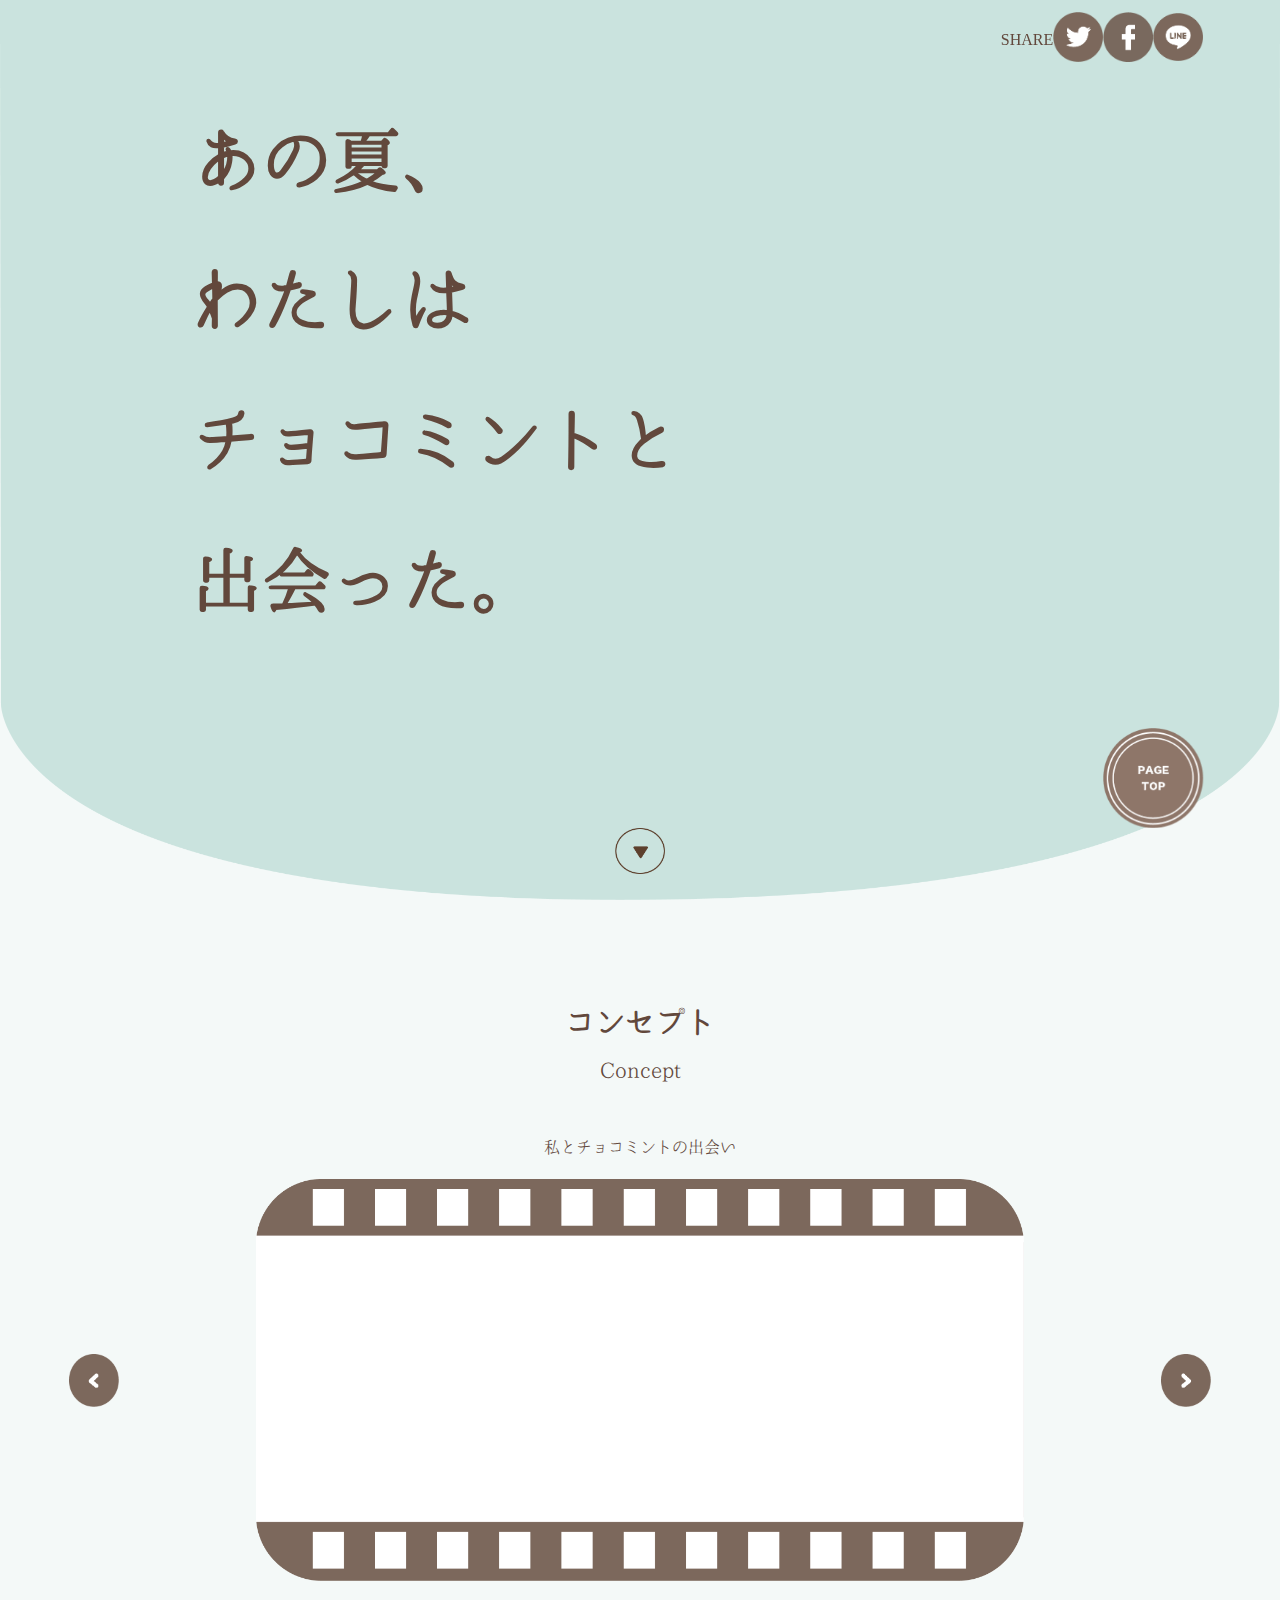
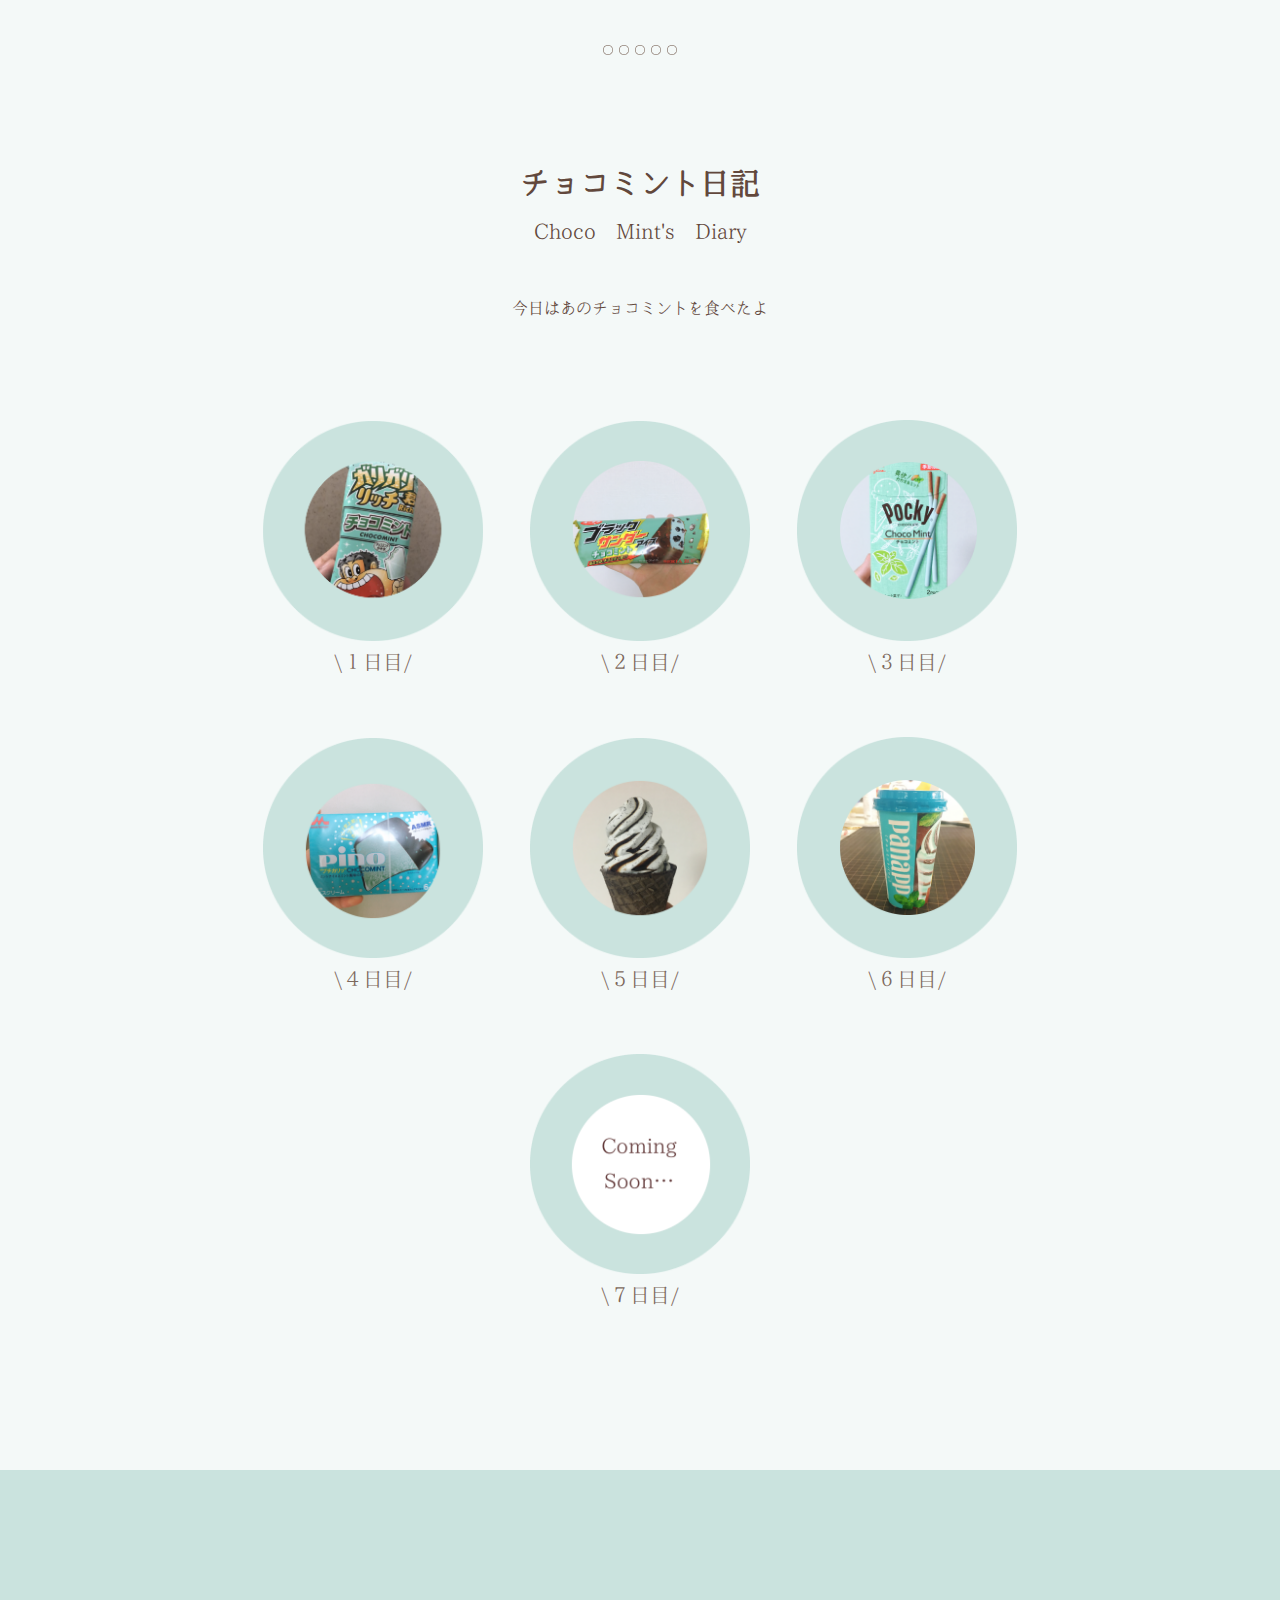
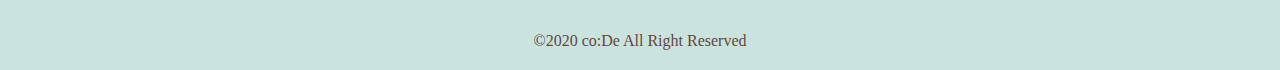
==== index.html @ d617fa97 "first commit" ====
<!DOCTYPE html>
<html>
  <head>
    <!-- 文字コード設定 -->
    <meta charset="UTF-8" />
    <!-- いろんなデバイス幅で表示崩れが起きないようにするやつ -->
    <meta name="viewport" content="width=device-width, initial-scale=1" />
    <!-- ページタイトル -->
    <title>あの夏チョコミント</title>
    <!-- ページ情報 -->
    <meta name="description" content="ここにページの説明を書く" />
    <!-- 検索で引っかかるようにする -->
    <meta name="keywords" content=",で区切ってキーワード" />
    <!-- css読み込み -->
    <link rel="stylesheet" href="./css/style.css" />
    <!-- jquery読み込み(必要な人のみ) -->
    <script src="https://ajax.googleapis.com/ajax/libs/jquery/3.4.1/jquery.min.js"></script>
  </head>
  <body>
    <header>
    
      <p class = "header-p">SHARE</p>
      <a class="Twitter" href="http://twitter.com/share?url=[file:///Users/nakamurayoshimi/Desktop/code/code-template/index.html]&text=チョコミントのサイト作ってみました。" target="_blank">
        <img class = "hsi-img" src="./images/4x/twitter.png" alt="Twitter"/>
      </a>
      <a class="Instagram" href="https://www.facebook.com/sharer/sharer.php?u=file:///Users/nakamurayoshimi/Desktop/code/code-template/index.html" target="_blank" >
        <img class = "hsi-img" src="./images/4x/facebook.png" alt="Facebook"/>
      </a>
      <a class="LINE" href="https://timeline.line.me/social-plugin/share?url=file:///Users/nakamurayoshimi/Desktop/code/code-template/index.html"　target="_blank">
        <img class = "hsi-img" src="./images/4x/line.png" alt="LINE"/>
      </a>
      
      <div class="header-sp-icon-wrap"><!--ハンバーガーアイコン-->
        <div class="header-sp-icon-bar1"></div>
        <div class="header-sp-icon-bar2"></div>
        <div class="header-sp-icon-bar3"></div>
      </div>
    </header>

    <div class="main-visual">
      <h1 class="main-visual-title">
        <div>あの夏、</div>
        <div>わたしは</div>
        <div>チョコミントと</div>
        <div>出会った。</div>
      </h1>
      <div class="main-visual-img-wrap">
        <img src="./images/4x/top.png" alt="メインビジュアル画像"　/>
      </div>
      <div class="main-visual-scroll">
        <img src="./images/4x/scroll.png" alt="scroll-icon" />
      </div>
    </div>

    <a href=""><img  class="top-go" src="./images/4x/pagetop.png" alt="" /></a>

    <section class="concept">
      <div class="concept-heading">
        <h3 class="concept-title">コンセプト</h3>
        <p class="sab-concept-title">Concept</p>
        <p class="concept-text">私とチョコミントの出会い</p>
      </div>
      <!-- レスポンスデザインに対応させるためにimgタグの前にはdivタグを決まり文句としてつける　command+/でコメントアウト -->
      <div class = "slide-show">
        <div class = "ss-left"><img class="arrow" src="./images/4x/Lconcept.png"alt="L"></div>         
        <div class = "ss-center"><img class="cp-kami" src="./images/4x/concept.png"alt="cp-img"></div>         
        <div class = "ss-right"><img class="arrow" src="./images/4x/Rconcept.png"alt="R"></div>         
      </div>      
      <div class= "concept-maru">
          <div class = "maru1"><img class="maru" src="./images/4x/maru1.png"alt="m1"></div> 
          <div class = "maru2"><img class="maru" src="./images/4x/maru2.png"alt="m2"></div> 
          <div class = "maru3"><img class="maru" src="./images/4x/maru3.png"alt="m3"></div> 
          <div class = "maru4"><img class="maru" src="./images/4x/maru4.png"alt="m4"></div> 
          <div class = "maru5"><img class="maru" src="./images/4x/maru5.png"alt="m5"></div> 
      </div>
    
     </section>
    <section class="diary">
      <div class="diary-heading">
        <h3 class="diary-title">チョコミント日記</h3>
        <p class="sab-diary-title">Choco Mint's Diary</p>
        <p class="diary-text">今日はあのチョコミントを食べたよ</p>
      </div>
      <ul class="diary-list">
        <li>
          <a href="file:///Users/nakamurayoshimi/Desktop/code/code-template/day1index.html" target="_blank">
          <img class="d-img" src="./images/4x/No1.png" alt="d1" /></a>
          <p class="day">\１日目/</p>
        </li>
        <li>
          <a href="file:///Users/nakamurayoshimi/Desktop/code/code-template/day2index.html" target="_blank">
          <img class="d-img" src="./images/4x/No2.png" alt="d2" /></a>
          <p class="day">\２日目/</p>
        </li>
        <li>
          <a href="file:///Users/nakamurayoshimi/Desktop/code/code-template/day3index.html" target="_blank">
          <img class="d-img" src="./images/4x/No3.png" alt="d3" /></a>
          <p class="day">\３日目/</p>
        </li>
        <li>
          <a href="file:///Users/nakamurayoshimi/Desktop/code/code-template/day4index.html"　target="_blank">
          <img class="d-img" src="./images/4x/No4.png" alt="d4" /></a>
          <p class="day">\４日目/</p>
        </li>
        <li>
          <a href="file:///Users/nakamurayoshimi/Desktop/code/code-template/day5index.html" target="_blank">
          <img class="d-img" src="./images/4x/No5.png" alt="d5" /></a>
          <p class="day">\５日目/</p>
        </li>
        <li>
          <a href="file:///Users/nakamurayoshimi/Desktop/code/code-template/day6index.html" target="_blank">
          <img class="d-img" src="./images/4x/No6.png" alt="d6" /></a>
          <p class="day">\６日目/</p>
        </li>
        <li>
          <a href=""></a>
          <img class="d-img" src="./images/4x/next.png" alt="next" />
          <p class="day">\７日目/</p>
        </li>
      </ul>
       </section>
      <footer>
          <p class="copyright">©︎2020 co:De All Right Reserved</p>
        
      </footer>

  </body>
</html>
---- css/style.css ----
* {
  margin: 0;
  padding: 0;
  box-sizing: border-box;
}

@font-face {
  font-family: "Hare";
  src: url(../font/Harenosora.otf);
}

@font-face {
  font-family: ”;
  src: url(../font/)
}
body {
  background-color: #F4F9F8;
  color: #62483C;
  font-family: "Hare";
}

header {
  width: 100%;
    height: 80px;
    display: flex;
    /* justify-content: space-between; */
    align-items: center;
    padding: 0 6%;
    position: fixed;
    z-index: 30;
    text-align: right;
  
}

.header-p{
  font-family: "Skia";
  margin: 0 0 0 auto;
}

.top-i{
  width : 140px;
  margin-top: 100px;
}


.hsi-img{
  width: 50px;
}
.header-nav-list li {
  display: inline-block;
  margin: 0 2.5vw;
  margin-top: 80px;
  margin-right:30px;
}

.header-nav-list a {
 
  font-family: "Skia";
  text-decoration: none;
  color: #7C685C;
  font-size: 18px;
  font-weight: 400;
  letter-spacing: 0.05em;

}
.top-b-img{
  width: 100%;
  padding-top: 0px;
  position: relative; 
}

.diary-paper{
  width: 55%;
  position: absolute;
  top: 35%;
  left: 23%;
  z-index: 10;
}

.gari1{
  width: 40%;
  position: absolute;
  z-index: 20;
  top: 50%;
  left: 30%;
}

.to-back{
  width: 10%;
  position: absolute;
  z-index: 10;
  top:195%;
  left: 20%;
}

.to-next{
  width: 10%;
  position: absolute;
  z-index: 10;
  top: 195%;
  left: 70%;
}

.bottom-b-img{
  width: 100%;
  padding-top: 360px;
  position: relative; 
}

.main-visual {
  width: 100%;
  height: 100vh;
  padding-top: 0px;
  position: relative;  
}

.main-visual-title {
  
  position: absolute;
  top: 10%;
  left: 15%;
  font-size: 70px;
  line-height: 2; 
}

.main-visual-title span { 
  padding: 0px;
}

.top-go{
  position: fixed;
  bottom: 8%;
  right: 6%;
  width: 100px;
  z-index: 10;
}

.main-visual-img-wrap {
  width: 100%;
  height: 100%;
  float: right;
  margin-right: 0%;
}

.main-visual-img-wrap img {
  width: 100%;
  height: 100%; 
}

.main-visual-scroll {
  width: 50px;
  position: absolute;
  left: 0;
  right: 0;
  bottom: 20px;
  margin: auto;
}

.main-visual-scroll img {
  width: 100%;
}

.main-visual-scroll p {
  color: white;
  width: 100%;
  text-align: center;
  font-size: 12px;
  font-weight: 600;
  font-family: "QS";
}


.concept-title, .diary-title{
  display: flex;
  justify-content: center;
  margin-top: 100px;
  font-size: 30px;
}
.sab-concept-title, .sab-diary-title{
  display: flex;
  justify-content: center;
  margin-top: 10px;
  font-size: 20px;
}
.concept-text, .diary-text{
  display: flex;
  justify-content: center;
  margin-top: 50px;
  margin-bottom: 20px;
}

.concept-img {
  width: 100%
}
.catch-copy-title {
  color: #82cbca;
  font-size: 32px;
  font-weight: 600;
  font-family: "QS";
  margin-bottom: 40px;
}

.catch-copy-text {
  line-height: 2;
}

.slide-show{
  display: flex;
  justify-content: space-around;
  align-items: center;
}

.ss-center{
  width: 60%;
}
.cp-kami{
  width: 100%;
}
.ss-left,.ss-right{
  width: 50px;
  
}
.arrow{
  width: 100%;
  height: auto;
}
.concept-maru{
  display: flex;
  justify-content: center;
}
.maru{
  width:10px
}
.concept-maru{
  display: flex;
  justify-content: space-around;
  align-items: center;
  margin-left: 600px;
  margin-right: 600px;
  margin-top: 50px;
  margin-bottom: 100px;
}
.diary-list{
  display: flex;
  justify-content: space-around;
  align-items: center; 
  flex-wrap: wrap;
  list-style: none;
  max-width: 800px;
  margin: 100px auto;
}

.diary-list li{
  width: 220px;
  margin-bottom: 60px
}

.d-img{
  width: 220px;
  height:auto;
}
.day{
  color:#7C685C;
  font-size: 20px; 
  text-align:center;
}



/* ここからフッター */

footer {
  background-color: #CAE3DE;
  width: 100%;
  height: 200px;
  display: flex;
  align-items: center;
  justify-content: flex-end;
  padding-right: 10%;
  position: relative;
}

.scroll-top {
  width: 60px;
  text-decoration: none;
  color: #231300;
}

.scroll-top img {
  display: block;
  width: 40%;
  margin: auto;
  margin-bottom: 4px;
}

.scroll-top p {
  font-size: 10px;
  font-weight: 600;
  text-align: center;
  letter-spacing: 0.08em;
}

.copyright {
  font-family:"Skia";
  position: absolute;
  bottom: 20px;
  left: 0;
  right: 0;
  margin: 0 auto;
  text-align: center;
  
}




/*レスポンシブデザインするときのおまじない　*/
@media screen and (max-width: 400px){
  .header{
    height: 60px;
  }

  .header-nav-list{
    display: none;
  }

  .header-logo-wrap{
    width: 30px;
  }

  .main-visual{
    height: 400px;
    padding-top: 60px;
    margin-bottom: 80px;
  }

.main-visual-img-wrap{
  width: 100%;
  float:none;
  margin: 0;
}

.main-visual-title{
  top:60%;
  left:6%;
  font-size: 20px;
}

.main-visual-scroll{
  display: none;
}


h2 {
  font-size: 24px;
}

footer{
    height: 80px;
    }
  .copyright{
    font-size:10px;
  }

  .scroll-top img{
    width:20%;
  }
  .scroll-top p{
    font-size: 10px;
  }
.header-sp-icon-wrap{
  width: 20px;
  height: 20px;
  display: flex;
  flex-direction: column;
  align-items: center;
  justify-content: space-around;
  z-index: 100;
}
.header-sp-icon-bar1,
.header-sp-icon-bar2,
.header-sp-icon-bar3{
  position: relative;
  width: 100%;
  height: 2px;
  background-color: #231300;
  border-radius: 1px;
  transform-origin: left;
  transition: all 0.2s ease-out;
}

.is-open .header-sp-icon-bar1{
  transform: rotate(45deg);
}
.is-open .header-sp-icon-bar2{
  transform: scale(0);
}
.is-open .header-sp-icon-bar3{
  transform: rotate(-45deg);
}

.header-sp-nav{
  position: fixed;
  width: 100vw;
  height: 100vh;
  top: 0;
  left: 0;
  background-color: white;
  display: none;

}


.header-sp-nav-list{
  width: 60%;
  margin: auto;
  list-style: none;
}
.header-sp-nav-img-wrap{
  width: 100px;
  margin: 15vh auto 10vh;
}

.header-sp-nav-img-wrap img{
  width: 100%
}

.header-sp-nav-list li{
  margin-bottom: 60px;
}

.header-sp-nav-list a{
  font-family: "QS";
  font-size: 20px;
  color: #231300;
  text-decoration: none;
  display: flex;
  justify-content: space-between;
  align-items: center;
  width: 100%;
}

.header-sp-nav-list img{
  width: 7px;
}
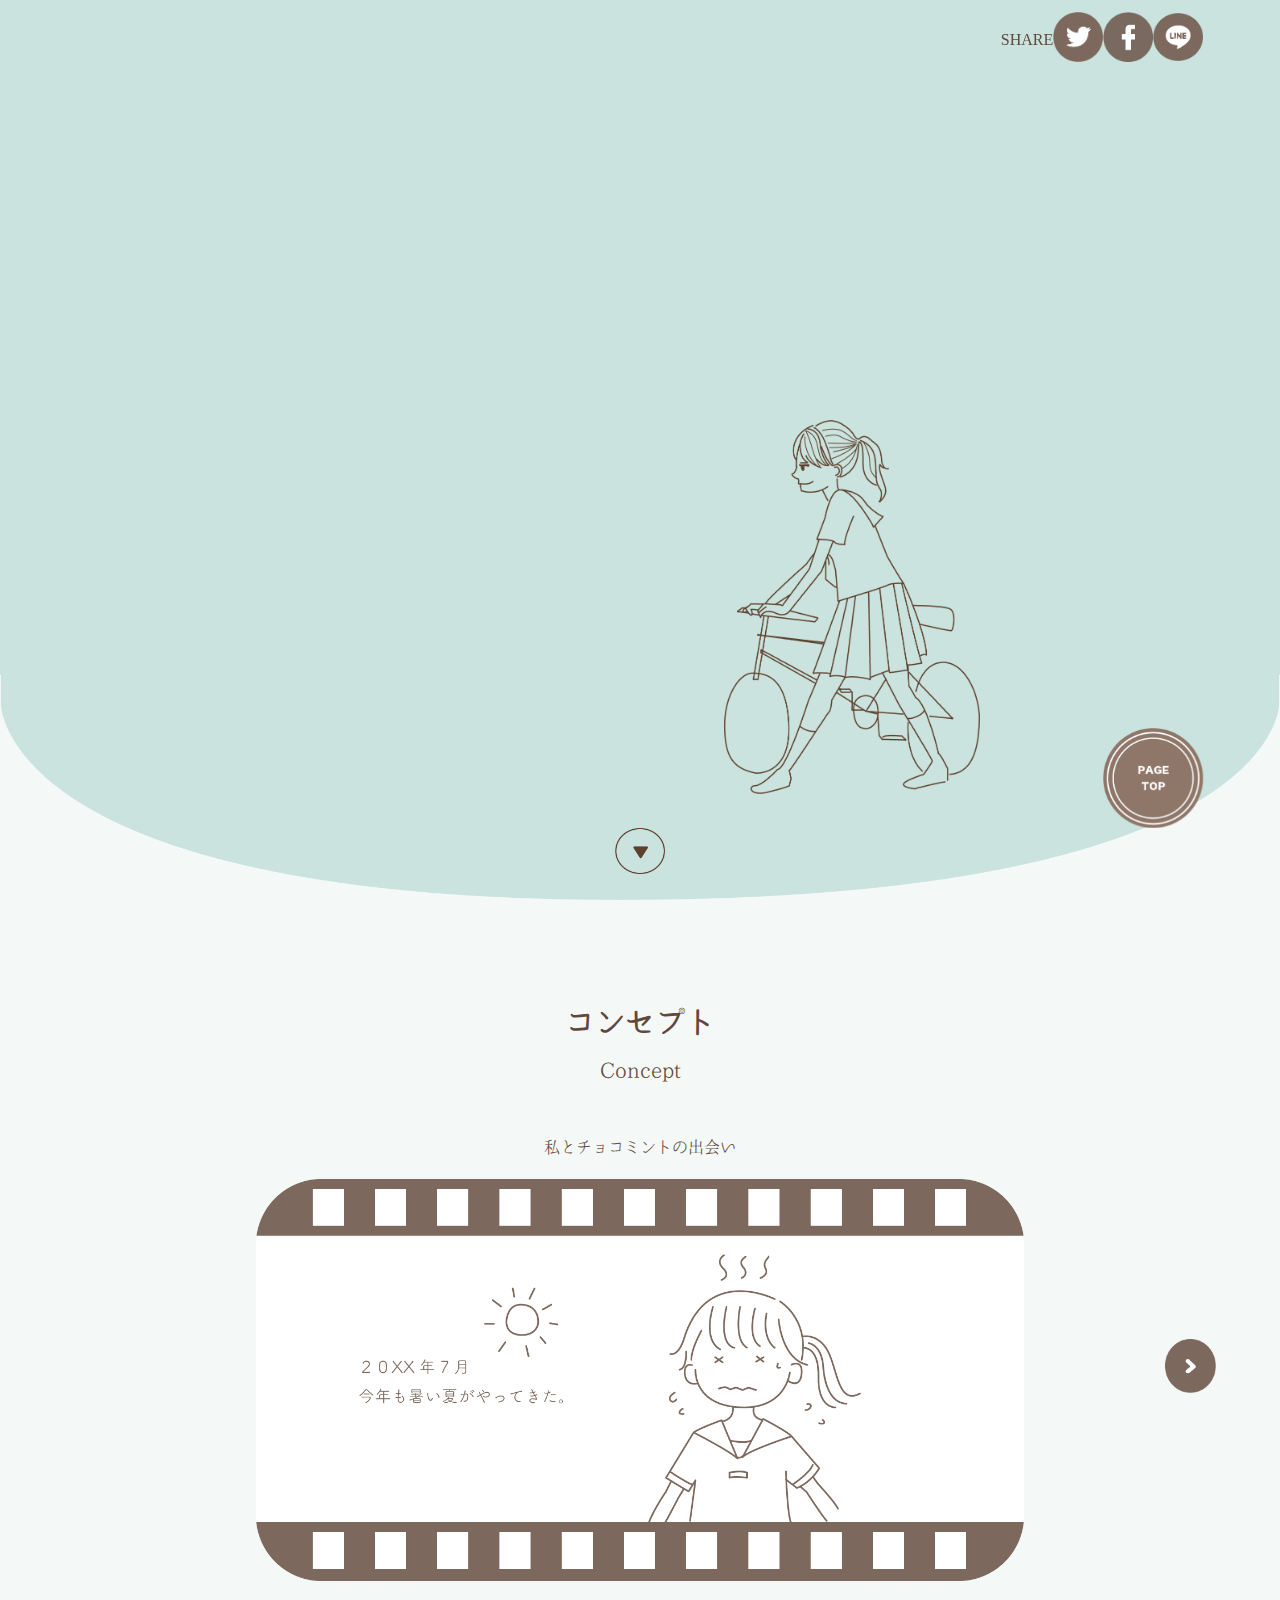
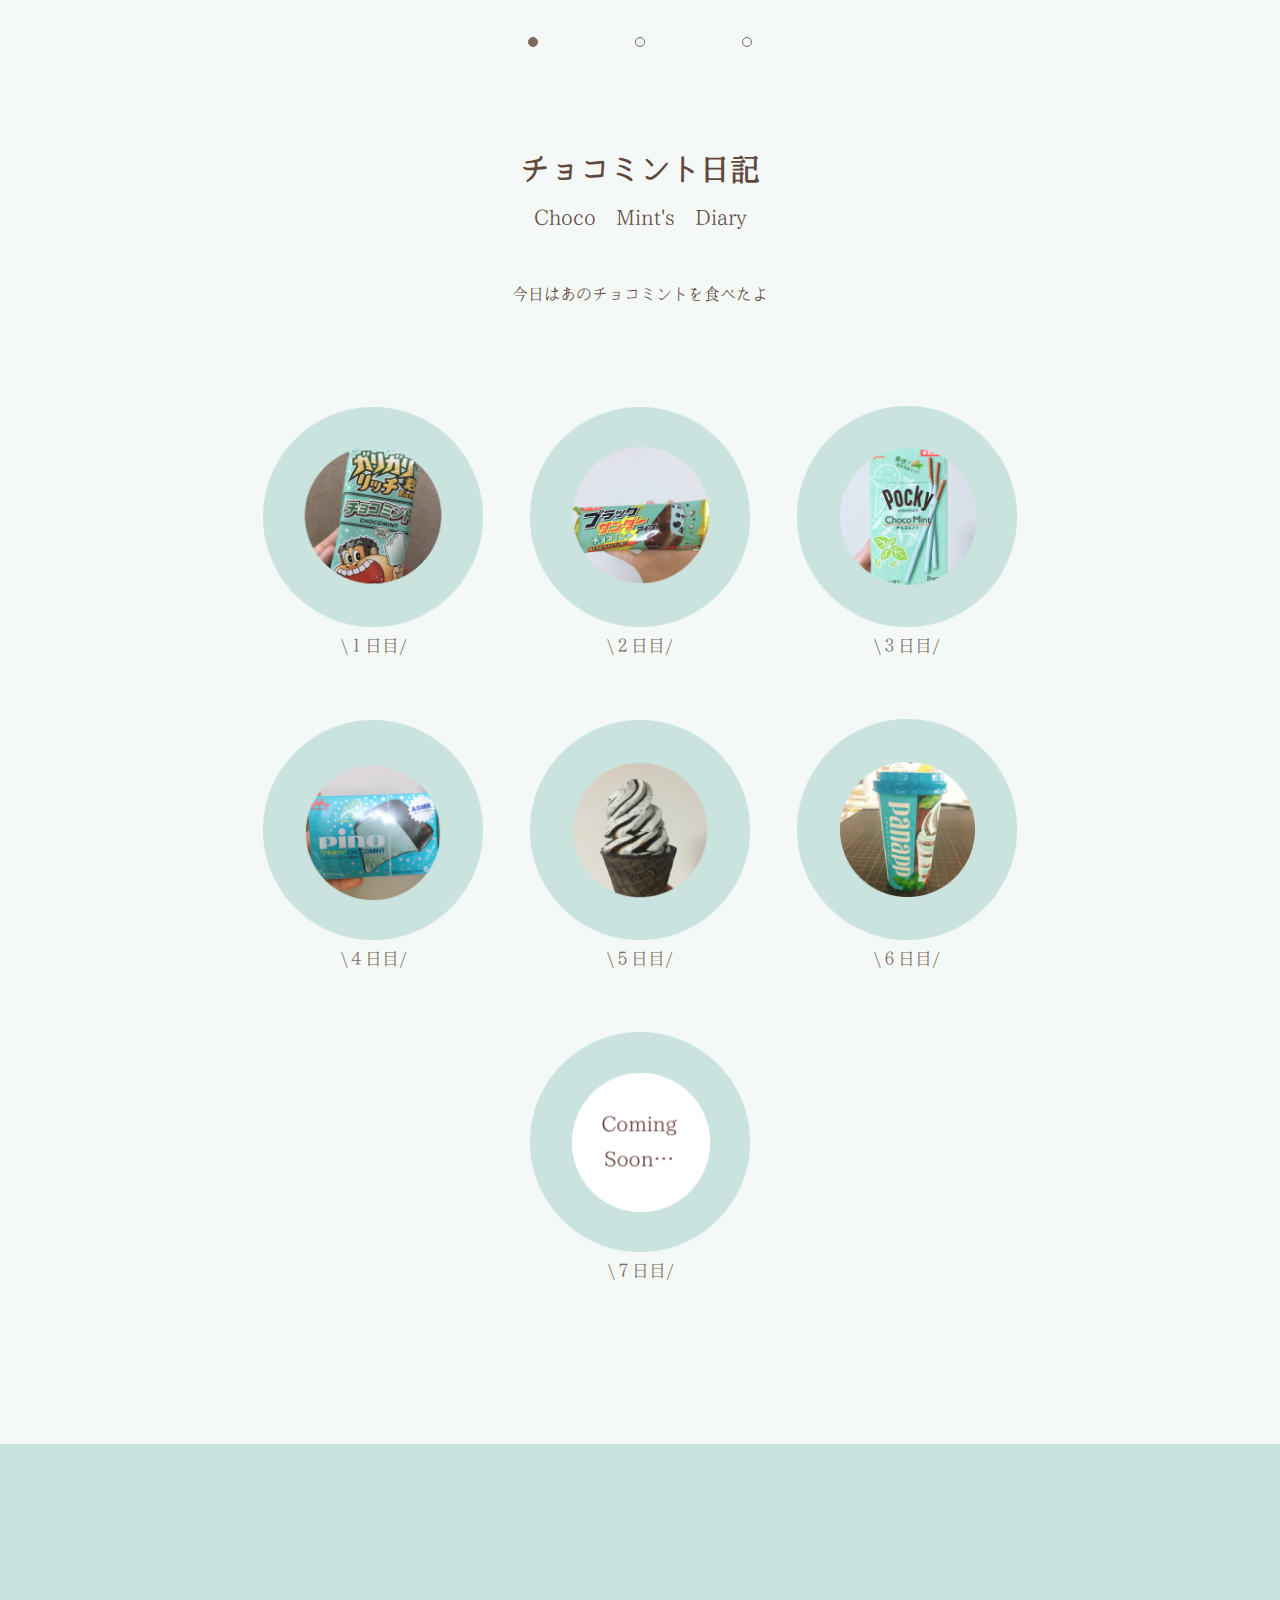
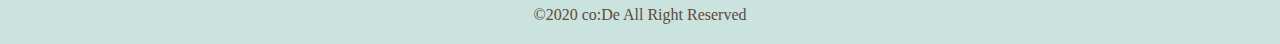
==== commit 800c7bf7: "更新8/31" ====
--- a/index.html
+++ b/index.html
@@ -15,100 +15,295 @@
     <link rel="stylesheet" href="./css/style.css" />
     <!-- jquery読み込み(必要な人のみ) -->
     <script src="https://ajax.googleapis.com/ajax/libs/jquery/3.4.1/jquery.min.js"></script>
+    <link rel="stylesheet" href="https://use.fontawesome.com/releases/v5.8.1/css/all.css" integrity="sha384-50oBUHEmvpQ+1lW4y57PTFmhCaXp0ML5d60M1M7uH2+nqUivzIebhndOJK28anvf" crossorigin="anonymous">
+    <script src="https://ajax.googleapis.com/ajax/libs/jquery/2.1.4/jquery.min.js"></script>
+<script src="style.js"></script>
   </head>
   <body>
     <header>
     
       <p class = "header-p">SHARE</p>
-      <a class="Twitter" href="http://twitter.com/share?url=[file:///Users/nakamurayoshimi/Desktop/code/code-template/index.html]&text=チョコミントのサイト作ってみました。" target="_blank">
+      <a class="Twitter" href="http://twitter.com/share?url=[ https://ramuko0712.github.io/NakamuraYoshimi.github.io/.]&text=チョコミントのサイト作ってみました。" target="_blank">
         <img class = "hsi-img" src="./images/4x/twitter.png" alt="Twitter"/>
       </a>
-      <a class="Instagram" href="https://www.facebook.com/sharer/sharer.php?u=file:///Users/nakamurayoshimi/Desktop/code/code-template/index.html" target="_blank" >
+      <a class="Instagram" href="https://www.facebook.com/sharer/sharer.php?u= https://ramuko0712.github.io/NakamuraYoshimi.github.io/." target="_blank" >
         <img class = "hsi-img" src="./images/4x/facebook.png" alt="Facebook"/>
       </a>
-      <a class="LINE" href="https://timeline.line.me/social-plugin/share?url=file:///Users/nakamurayoshimi/Desktop/code/code-template/index.html"　target="_blank">
+      <a class="LINE" href="https://timeline.line.me/social-plugin/share?url= https://ramuko0712.github.io/NakamuraYoshimi.github.io/." target="_blank">
         <img class = "hsi-img" src="./images/4x/line.png" alt="LINE"/>
       </a>
-      
-      <div class="header-sp-icon-wrap"><!--ハンバーガーアイコン-->
-        <div class="header-sp-icon-bar1"></div>
-        <div class="header-sp-icon-bar2"></div>
-        <div class="header-sp-icon-bar3"></div>
-      </div>
+    
     </header>
 
     <div class="main-visual">
-      <h1 class="main-visual-title">
-        <div>あの夏、</div>
+      <div class="main-visual-title">
+            <svg version="1.1" id="レイヤー_1" xmlns="http://www.w3.org/2000/svg" xmlns:xlink="http://www.w3.org/1999/xlink" x="0px"
+            y="0px" viewBox="0 0 841.89 595.28" style="enable-background:new 0 0 841.89 595.28;" xml:space="preserve">
+        <style type="text/css">
+          .st0{enable-background:new    ;}
+          <!-- .st1{fill:#382A28;stroke:#3C2224;stroke-miterlimit:10;} -->
+        </style>
+        <g>
+          <g class="st0">
+            <path class="st1" d="M271.7,174.57c-3.96,3.67-19,10.65-14.52,4.75c20.42-5.66,24.04-29.16-0.2-29.57
+              c0.57,6.58-1.76,16.38-7.92,21.98c1.18,2.34-2.2,9.67-3.56,2.77c-23.55,12.21-15.07-19.31,0-24.68v-7.39
+              c-2.97,2.51-15.9-5.39-9.11-6.21c2.38,2.58,3.63,3.77,9.11,3.24c0.19-12.98-1.89-16.28,9.16-5.9c15.95,4.58,1.99,6.67-5.59,8.41
+              v6.27c1.39-0.53,2.84-0.99,4.42-1.32c-1.21-0.9-0.86-6.87,2.64-0.53C272.12,143.88,285.79,162.49,271.7,174.57z M245.5,153.78
+              c-14.16,8.51-17.13,28.63,0,16.17V153.78z M249.79,133.92c-1.11-1.12-0.65,3.82-0.73,4.88
+              C251.38,138.03,256.53,138.19,249.79,133.92z M254.15,150.15c-1.72,0.4-3.43,0.92-5.08,1.65v14.65
+              C251.68,163.29,254.28,156.67,254.15,150.15z"/>
+            <path class="st1" d="M337.17,171.53c-3.32,5.11-25.42,10.63-14.77,4.26c27.34-7.13,24.83-43.21-4.04-39.9
+              c9.01,22.66-35.84,57.3-23.54,12.99C314.74,112.95,365.48,142.18,337.17,171.53z M315.79,136.29
+              c-23.71,5.22-23.7,35.45-12.99,29.71C309.09,157.62,320.55,145.49,315.79,136.29z"/>
+            <path class="st1" d="M413.2,130.75c-0.29,1.41-25.28,0.09-26.33,0.53c-1.52,2.31-3.1,4.36-4.75,6.27h16.76
+              c1.72-5.41,9.63,0.37,4.42,2.9c-0.55,1.34,2.21,29.21-3.7,18.61h-18.08c-1.72,1.98-3.37,3.63-4.95,5.02h18.28
+              c14.18-3.34,0.13,7.49-6.53,10.49c47.28,9.14,14.06,10.91-3.04,1.85c-40.69,13.12-35.16,7.57-3.5-1.91
+              c-3.3-2.05-6.4-4.49-9.24-7.19c-3.63,1.91-10.41,7.76-16.23,7.52c5.1-4.6,15.8-9.14,20.46-15.77h-7.39
+              c-4.99,12.7-3.78-19.27-3.76-21.74c-1.33-2.42,11.6,1.5,14.19,0.23c0.48-1.43,0.89-2.76,1.58-6.27c-32.25,1.17-34.7-2.67,2.14-1.8
+              C413.07,132.46,408.15,120.85,413.2,130.75z M399.61,143.75v-4.55h-30.23v4.55H399.61z M399.61,150.42v-5.02h-30.23v5.02H399.61z
+                M399.61,157.41v-5.34h-30.23v5.34H399.61z M374.6,165.73l-0.59,0.46c2.78,2.23,5.68,4.3,10.69,6.8
+              c4.36-2.44,7.79-4.82,10.36-7.26H374.6z"/>
+            <path class="st1" d="M263.58,288.33c-8.22,1.02,11.9-10.47,11.54-19.2c1.67-21.96-22.31-16.96-32-4.69
+              c-0.14,15.68,1.88,43.55-6.4,9.57c-11.79,26.54-13.61,12.91-1.72-3.3c-8.96-11.01-9.86-15.88,4.75-21.65
+              c-2.22-16.71,4.91-15.94,3.43-0.99c4.72-0.12,4.64,4.25,2.57,9.44C278.45,233.36,291.43,274.48,263.58,288.33z M240.09,263.19
+              l-0.2-10.29c-8.1,3.08-11.79,6.46-2.97,14.85L240.09,263.19z M238.9,270.38c0.4,0.66,0.73,1.32,1.12,2.11
+              c0-1.39,0.07-2.71,0.07-3.96C239.69,269.19,239.3,269.79,238.9,270.38z M243.32,252.63c-0.07-0.07-0.07-0.07-0.13-0.07
+              c0,2.31-0.07,4.55-0.07,6.67C243.82,258.13,244.44,254.46,243.32,252.63z"/>
+            <path class="st1" d="M320.87,252.56c-2.97,0.79-5.81,1.45-8.71,1.98c-24.65,61.37-18.66,29.17-3.76,0.59
+              c-2.15,1.22-16.1-1.3-11.15-5.81c2.85,2.21,5.36,3.81,12.28,2.18c3.72-20.05,10.46-17.05,4.03-0.92
+              C315.2,249.94,326.21,246.56,320.87,252.56z M341.33,289.59c-21.53,2.43-35.99-11.73-19.33-25.07c14.82-8.52-1.53-3.74,2.17-9.11
+              c37.53-0.1-46.53,25.56,17.67,30.88C343.81,286.67,343.48,287.68,341.33,289.59z"/>
+            <path class="st1" d="M406.54,275.93c-48.78,44.34-33.68-18.3-36.82-37.88C386.72,255.88,350.68,309.41,406.54,275.93z"/>
+            <path class="st1" d="M439.14,273.68c-18.76,48-9.8-28.27-8.65-34.78c10.63,7.47-7.43,36.37,1.65,41.11
+              C432.69,279.31,437.72,268.77,439.14,273.68z M477.69,284.9c-3.89-1.6-8.47-5.15-13.07-6.34c-8.44,29.18-43.19-5.39-3.43-3.7
+              c0.05-3.91-0.27-10.3-0.59-17.82c-3.58,2.26-20.27-4.82-13-6.21c1.81,1.98,7.31,3.96,12.94,2.91c-0.36-17.48-2.17-21.47,8.3-5.5
+              c15.63,4.82,3.66,6.71-4.74,8.4c0.32,11.23,0.46,13.2,0.59,18.87C466.22,276.23,484.73,281.14,477.69,284.9z M457.62,277.44
+              c-28,1.81-0.28,19.79,3.43,0.4C460,277.71,458.81,277.44,457.62,277.44z M468.18,251.77c-2.28-0.37-5-6.76-4.22,1.58
+              C465.14,252.81,469.24,253.1,468.18,251.77z"/>
+            <path class="st1" d="M275.33,373.52c-1.72,0.13-9.9,0.92-19.01,1.52c1.47,8.38-21.65,33.11-20.46,23.56
+              c6.69-4.26,15.23-12.92,16.83-23.3c-4.56,0.96-29.54,1.82-22.7-4.49c6.17,3.76,12.06,1.21,23.17,0.86c0.42-2.85,0-7.6-0.26-12.54
+              c-3.22,0.62-28.07,4.68-17.25-0.17c24.15-3.94,20.44-2.57,32.08-10.71c2.3,4.2-3.08,9.15-11.27,10.21
+              c0.81,3.18,0.79,7.84,0.4,12.87C258.32,371.9,284.86,366.46,275.33,373.52z"/>
+            <path class="st1" d="M333.48,367.58c-1.08,3.78-0.46,23.88-3.09,27.86c-5.21,1.75-30.48,2.73-25.4-3.31
+              c20.23,4.09,25.09,2.7,24.26-10.49c-3.93,0.09-24.3,3.83-20.59-3.43c2.73,3.15,16.26,0.36,20.59,0.07
+              c0.07-0.07,0.2-0.07,0.26-0.07c5.63-19.54-17.72-1.15-25.08-11.42C307.63,367.59,332.02,363.97,333.48,367.58z"/>
+            <path class="st1" d="M404.03,361.37c-1.66,4.82,1.22,28.28-4.55,28.84c-5.96-0.78-30.65,6.03-34.98-3.23
+              c0.02-1.19,2.08-0.86,4.14,0.89c9.61,0.61,34.32,3.66,30.94-9.65c7.43-32.91-18.17-5.23-33.06-17.17
+              c-4.12-6.04,4.79,1.41,9.8-0.66C387.47,360.84,404.51,353.65,404.03,361.37z"/>
+            <path class="st1" d="M464.29,399.19c-6.61-6.61-23.36-10.08-29.96-15.13C441.75,381.81,473.08,394.5,464.29,399.19z M459.8,378.2
+              c-4.89-4.09-17.74-6.32-21.43-11.35C443.92,365.32,468.05,375.09,459.8,378.2z M461.91,362.5c-5.84-3.79-15.54-5.64-23.3-9.57
+              C442.06,349.15,471.21,359.04,461.91,362.5z"/>
+            <path class="st1" d="M543.62,363.69c-7.55,11.58-40.02,47.24-45.67,26.96C519.09,400.64,542.47,354.25,543.62,363.69z
+                M509.24,367.78c-1.45-3.52-15.51-12.81-10.16-13.79C501.07,355.86,517.86,366.14,509.24,367.78z"/>
+            <path class="st1" d="M598.99,382.43c-2.78-0.37-18.22-14.28-19.53-8.91c-1.15-2.57,3.08,36.33-3.96,25.87
+              c1.59-12.65-2.21-47.67,2.37-51.15c4.19,2.2,0.93,13.14,1.65,20.33C583.36,369.77,606.98,378.87,598.99,382.43z"/>
+            <path class="st1" d="M267.67,508.66c-21.73,3.64-39.97-5.11-19.27-24.81c-0.66-13.8-5.7-18.75-8.12-25.47
+              c10.48,1.4,9.1,13.61,10.63,23.29c3.04-1.73,17.57-14.1,16.73-5.74C203.66,516,279.14,500.15,267.67,508.66z"/>
+            <path class="st1" d="M343.37,493.88c1.01,3.33-0.7,31.35-3.89,14.26h-41.44c-3.2,16.87-4.86-9.2-3.89-15.76
+              c-2.08-2.64,11.94-1.22,3.89,1.9v12.21h18.48v-25.28h-15.38c-3.35,17.02-4.6-12.42-3.76-16.44c-0.88-2.35,11.86-0.17,3.76,2.32
+              v12.47h15.38c0,0.08,0-20.97,0-22.92c-0.75-2.44,12.32-0.29,3.96,2.53v20.39h15.77c-0.01,0.11,0-15.13,0-15.44
+              c0.68-2.44,10.87,0.3,3.76,2.51c0.6,2.55,0.1,30.2-3.76,14.59h-15.77v25.28h19.01C336.44,480,350.13,493.35,343.37,493.88z"/>
+            <path class="st1" d="M411.95,481.93c-10.82-2.46-21.74-14.61-26.99-22.17c-2.13,7.55-29.16,31.55-28.77,24.22
+              c27.89-16.25,20.93-33.98,32.2-27.64c0.61,0.6,0.82,1.18-2.5,1.71C397.8,476.06,418.99,475.35,411.95,481.93z M410.56,491.7
+              c-1.08,1.23-26.8-0.06-27.98,0.4c-2.51,4.87-5.65,10.87-8.45,14.85c7.34-0.19,16.07-0.86,26.4-1.52
+              c-17.1-13.7-3.49-7.46,4.13-1.48c8.16,4.8,5.75,17.43-2.62,3.2c-10.8,1.56-24.31,2.95-37.29,4.09c-0.8,6.05-11.05-6.63,7-4.16
+              c1.56-3.17,4.42-9.83,5.87-14.98c-0.74-0.73-20.47,1.65-18.14-1.28c2.84-1.65,41.06,0.33,43.28-0.37
+              C405.55,485.92,408.5,485.09,410.56,491.7z M399.34,479.82c-5.57,1.84-50.51-0.84-16.42-1.26c5.01,0,9,0,9.36,0
+              C394.39,474.64,397.83,474.13,399.34,479.82z"/>
+            <path class="st1" d="M457.82,503.71c-1.34,0.85-20.96,6.39-17.75,1.06c23.18,0.78,38.02-20.33,14.58-22.94
+              c-8.03,1.83-22.84,11.45-26.28,3.07c4.6,0.49,9.35,1.17,13.87-1.74C466.36,469.05,480.72,493.35,457.82,503.71z"/>
+            <path class="st1" d="M518.87,472.56c-2.97,0.79-5.81,1.45-8.71,1.98c-24.65,61.38-18.66,29.18-3.76,0.59
+              c-2.15,1.22-16.1-1.31-11.15-5.81c2.85,2.22,5.36,3.81,12.28,2.18c3.72-20.05,10.46-17.06,4.03-0.92
+              C513.2,469.94,524.21,466.56,518.87,472.56z M539.33,509.59c-21.53,2.43-35.99-11.73-19.33-25.07c14.83-8.51-1.53-3.74,2.17-9.11
+              c37.53-0.1-46.53,25.56,17.67,30.88C541.81,506.67,541.48,507.68,539.33,509.59z"/>
+            <path class="st1" d="M566.79,512.16c-7.89,8.25-20.63-5.17-10.29-12.61C562.15,494.99,574.28,503.7,566.79,512.16z M564.28,501.67
+              c-5.84-4.52-14.94,6.17-4.97,10.59C564.52,514.16,570.04,506.21,564.28,501.67z"/>
+          </g>
+        </g>
+        </svg>
+      </div>
+     
+       
+          <!-- <svg version="1.1" id="レイヤー_1" xmlns="http://www.w3.org/2000/svg" xmlns:xlink="http://www.w3.org/1999/xlink" x="0px"
+          y="0px" viewBox="0 0 841.89 595.28" style="enable-background:new 0 0 841.89 595.28;" xml:space="preserve">
+       <style type="text/css">
+         .st0{enable-background:new    ;}
+         
+       </style>
+       <g class="st0">
+         <path class="st1" d="M101.93,202.33c-4.96,4-16.67,9.91-15.26,5.29c21.4-7.07,25.06-29.23,0.54-30.1
+           c0.53,6.98-1.77,16.29-7.92,21.98c0.92,2.48-1.7,9.9-3.56,2.77c-24,12.22-14.74-19.48,0-24.68v-7.39
+           c-2.97,2.51-15.9-5.39-9.11-6.21c1.48,2.32,4.96,3.95,9.11,3.24c-0.01-15.48-1.07-14.69,9.69-5.61c15.55,4.1,0.6,6.67-6.13,8.12
+           V176c1.39-0.53,2.84-0.99,4.42-1.32c-1.21-0.9-0.86-6.87,2.64-0.53C102.44,171.61,116.03,190.43,101.93,202.33z M75.73,181.54
+           c-14.55,8.91-16.79,28.71,0,16.17V181.54z M80.02,161.68c-1.11-1.12-0.65,3.82-0.73,4.88C83.86,165.42,85.58,165.56,80.02,161.68z
+            M84.38,177.91c-1.72,0.4-3.43,0.92-5.08,1.65v14.65C82.11,190.75,84.52,184.21,84.38,177.91z"/>
+         <path class="st1" d="M167.4,199.29c-3.34,4.18-22.85,11.28-16.24,4.62c27.57-5.8,28.15-43.16-2.57-40.26
+           c8.86,15.67-27.45,56.12-25.75,20.44C132.77,139.74,198.98,164.59,167.4,199.29z M146.02,164.05
+           c-26.63,6.35-21.97,39.5-11.62,28.25C138.49,185.35,151.07,173.35,146.02,164.05z"/>
+         <path class="st1" d="M243.43,158.51c-0.29,1.41-25.34,0.09-26.33,0.53c-1.52,2.31-3.1,4.36-4.75,6.27h16.76
+           c1.82-5.43,9.72,0.52,4.42,2.9c-0.28,1.48,1.73,29.36-3.7,18.61h-18.08c-1.72,1.98-3.37,3.63-4.95,5.02h18.28
+           c0.96-4.02,8.86,1.23,5.88,2.77c-3.85,1.33-7.48,5.43-12.41,7.72c47.31,9.17,14.34,10.96-3.04,1.85
+           c-5.96,2.22-23.72,9.94-30.13,6.35c9.33-2.67,19.45-4.25,26.63-8.27c-3.3-2.05-6.4-4.49-9.24-7.19
+           c-3.14,1.41-13.7,10.13-16.25,6.82c7.19-4.28,15.13-8.44,20.47-15.06h-7.39c0.49,4.33-5,2.79-3.76-0.15
+           c1.35-8.94-3.72-27.92,4.29-21.36h9.9c0.48-1.43,0.99-3.12,1.58-6.27c-0.81-0.49-24.35,0.96-24.94-0.53
+           c-0.21-3.08,47.16-0.14,48.57-1.12C237.99,152.01,241.45,152.81,243.43,158.51z M229.84,171.51v-4.55h-30.23v4.55H229.84z
+            M229.84,178.18v-5.02h-30.23v5.02H229.84z M229.84,185.17v-5.34h-30.23v5.34H229.84z M204.83,193.49l-0.59,0.46
+           c2.68,2.17,6.02,4.52,10.69,6.8c4.36-2.44,7.79-4.82,10.36-7.26H204.83z"/>
+       </g>
+       <g class="st0"> -->
+         <!-- <path class="st1" d="M93.81,318.09c-8.33,1.26,12.7-11.3,11.62-19.81c0.73-21.64-22.56-15.96-32.08-4.08
+           c-0.11,16.89,1.77,42.92-6.4,9.57c-11.7,26.4-13.75,13.16-1.72-3.3c-9.26-11.43-9.68-15.82,4.75-21.65
+           c-2.12-17.87,4.99-15.01,3.43-0.99c4.72-0.12,4.64,4.25,2.57,9.44C108.54,263.15,121.81,304.09,93.81,318.09z M70.32,292.95
+           l-0.2-10.29c-8.56,3.33-11.6,6.44-2.97,14.85L70.32,292.95z M69.13,300.14c0.4,0.66,0.73,1.32,1.12,2.11
+           c0-1.39,0.07-2.71,0.07-3.96C69.92,298.95,69.53,299.55,69.13,300.14z M73.55,282.39c-0.07-0.07-0.07-0.07-0.13-0.07
+           c0,2.31-0.07,4.55-0.07,6.67l0.33-0.4C73.82,287.04,74.79,284.2,73.55,282.39z"/>
+         <path class="st1" d="M151.1,282.32c-2.97,0.79-5.81,1.45-8.71,1.98c-0.8,5.27-20.38,49.8-17.06,30
+           c8.19-16.26,10.02-20.21,13.3-29.41c-2.34,1.38-16.04-1.56-11.15-5.81c3.05,2.4,5.38,3.76,12.28,2.18
+           c3.81-20.3,10.43-16.78,4.03-0.92C145.87,279.57,156.32,276.39,151.1,282.32z M171.56,319.35c-17.26,1.87-33.45-7.23-23.65-20.97
+           c5.84-8.76,15.57-5.01,5.45-12.88c2.29-0.99,5.12,0.13,8.79,0.66c14.09,2.07-18.51,12.28-14.41,19.79
+           C148.69,321.27,181.66,311.51,171.56,319.35z"/>
+         <path class="st1" d="M236.77,305.69c-7.68,9.98-35.17,28.2-36.98-0.52c0.93-24.41,2.4-25.96-0.44-37.49
+           c16.71,5.9-16.17,77.38,34.33,37.75C234.48,304.79,237.18,301.56,236.77,305.69z"/>
+         <path class="st1" d="M269.38,303.44c-11.53,31.63-13.38,8.55-11.62-10.34c2.9-11.24,3.21-15.44,2.24-24.7
+           c12.02,5.42-6.85,38.62,2.38,41.38C263.08,308.89,268.01,298.34,269.38,303.44z M307.92,314.66c-3.94-1.64-8.72-5.27-13.07-6.34
+           c-8.2,29.12-43.48-5.25-3.43-3.7c0.05-4.23-0.28-10.32-0.59-17.82c-3.78,2.29-20.35-4.94-13-6.21c1.87,2.04,7.3,3.95,12.94,2.91
+           c-1.59-29.84,2.64-9.37,9.01-5.08c15.73,4.32,1.07,6.72-5.45,7.98c0.28,9.97,0.5,14.62,0.59,18.87
+           C296.48,305.98,315.01,310.95,307.92,314.66z M287.85,307.2c-28.34,1.99,0.38,19.59,3.43,0.4
+           C290.23,307.47,289.04,307.2,287.85,307.2z M298.41,281.53c-0.67-0.15-2.16-1.45-4.03-3.04c-0.56,0.95-0.11,1.9-0.2,4.62
+           c1.47-0.37,3.54-0.44,4.69-1.19C298.87,281.86,298.81,281.73,298.41,281.53z"/>
+         <path class="st1" d="M329.44,324.03c-3.11-0.8-3.94-6.97-7.07-9.81C306.6,299.62,344.04,319.62,329.44,324.03z"/>
+       </g> -->
+       <!-- <g class="st0">
+         <path class="st1" d="M105.56,405.28c-1.72,0.13-9.9,0.92-19.01,1.52c-0.19,10.23-17.67,29.42-21.05,24.68
+           c6.06-5.62,16.04-13.07,17.42-24.42c-6.09,0.49-27.13,2.82-23.5-4.75c6.69,3.88,12.46,1.66,23.96,1.12
+           c0.44-2.83-0.03-8.17-0.26-12.54c-5.99,0.07-16.77,4.27-20,1.39c10.47-5.53,28.34-1.85,33.59-12.74
+           c5.05,2.59-1.78,10.17-10.03,10.69c0.81,3.18,0.79,7.84,0.4,12.87c2.9,0.78,20.14-4.19,20.59,0.33
+           C107.64,403.97,107.32,404.79,105.56,405.28z"/>
+         <path class="st1" d="M163.71,399.34c-0.72,3.33-1.12,23.27-2.56,27.4c-26.29,7.39-34.26-6.91-20.94-1
+           c21.92-1.45,17.87,1.98,19.27-12.34c-3.83,0.2-24.76,3.63-20.59-3.43c3.28,3.32,15.94,0.26,20.59,0.07
+           c0.07-0.07,0.2-0.07,0.26-0.07c5.3-19.48-15.71-2.11-24.35-10.24c-3.74-4.95,4.12,0.39,6.9-0.74
+           C150.1,399.79,161.67,394.2,163.71,399.34z"/>
+         <path class="st1" d="M234.26,393.14c-1.23,4.31,0.26,26.46-3.37,28.62c-6.43,0.44-30.14,4.48-34.95-1.16
+           c-3.34-3.36,0.61-2.82,4.25-0.5c5.41,1.25,21.35-1.29,27.28-1.59c2.54,0.43,1.9-4.81,2.45-9.88c-0.22-8.35,2.79-13.88-0.47-15.28
+           c-5.53-0.49-29.15,6.78-33.53-1.91c-0.26-4.19,3.96,3.14,11.97,0.6C219.24,392.07,235.26,385.99,234.26,393.14z"/>
+         <path class="st1" d="M294.52,430.95c-15.43-12.24-31.97-11.9-29.96-15.14C271.75,413.49,303.41,426.29,294.52,430.95z
+            M290.03,409.96c-4.85-3.99-22.89-8.78-21.42-11.35C274.08,397.05,298.25,406.83,290.03,409.96z M292.14,394.26
+           c-5.42-4.45-24.85-7.42-22.97-10.38C275.51,382.33,300.67,390.53,292.14,394.26z"/>
+         <path class="st1" d="M373.85,395.45c-7.42,11.5-40.14,47.29-45.67,26.96C349.71,432.23,373.22,385.52,373.85,395.45z
+            M339.47,399.54c-2.97-3.22-8.58-9.77-11.28-11.88C325.79,381,349.66,399.84,339.47,399.54z"/>
+         <path class="st1" d="M429.22,414.19c-2.82-0.49-18.31-14.15-19.53-9.04c0,0,0.07,0.13,0,0.13c-0.69-2.39,2.32,38.26-3.95,25.32
+           c0.03-1.17,0.06-2.89,0.1-5.6c1.32-11.84-2.04-44.81,2.26-44.99c4.38,2.24,0.81,13.58,1.65,20.33
+           C413.63,401.48,437.31,410.77,429.22,414.19z"/>
+         <path class="st1" d="M493.9,430.42c-22.02,3.65-39.86-5.18-19.27-24.81c-1.22-10.62-3.28-18.83-8.95-25.14
+           c10.73-2.08,10.44,15.68,11.46,22.96c3.11-1.81,17.6-14.08,16.73-5.74c-20.25,9.35-43.09,33.02-3.84,29.45
+           C492.29,426.04,498.17,427.15,493.9,430.42z"/>
+         <path class="st1" d="M569.61,415.64c-0.25,0.64,0.49,18.23-0.27,19c-3.71,2.05-3.9-2.05-3.62-4.74h-41.44
+           c0.6,3.22-0.56,7.3-3.89,4.03c0,0.06,0-17.05,0-19.92c-1.27-2.96,11.63-0.61,3.89,2.03v12.21h18.48v-25.28h-15.38
+           c0.61,3.09-0.66,6.85-3.76,3.7c0,0.07,0-18.53,0-20.17c-0.23-2.6,11.62,0.15,3.76,2.35v12.47h15.38c0,0.06,0-21.28,0-22.95
+           c-0.13-2.73,12.03,0.05,3.96,2.56v20.39h15.77c0,0.09,0-15.2,0-15.44c1.17-2.61,10.63,0.61,3.76,2.51
+           c-0.25,0.64,0.49,17.84-0.27,18.6c-3.11,1.76-3.9-1.29-3.49-4.02h-15.77v25.28h19.01c0.25-1.51-0.51-15,0.31-15.91
+           C569.42,411.43,575.74,413.78,569.61,415.64z"/>
+         <path class="st1" d="M638.18,403.69c-10.99-2.55-21.7-14.57-26.99-22.17c-1.82,7.22-29.31,31.7-28.77,24.22
+           c28.03-16.46,21.16-34.3,32.32-27.53c0.55,0.6,0.44,1.08-2.62,1.59C624.9,398.57,645.17,396.92,638.18,403.69z M636.79,413.46
+           c-1.06,1.23-26.81-0.06-27.98,0.4c-2.61,5.06-5.66,10.88-8.45,14.85c7.55-0.2,16.08-0.86,26.4-1.52
+           c-16.11-12.88-5.24-8.41,3.54-1.96c8.78,5.04,6.68,18.22-2.03,3.67c-10.96,1.59-24.31,2.95-37.29,4.09
+           c-0.59,6.02-11.39-6.54,7-4.16c2.18-4.4,4.59-10.44,5.81-14.72c0-0.13,0-0.2,0.07-0.26c-1.43-0.37-17.69,0.75-18.35-0.46
+           c-0.23-3.18,41.94-0.2,43.49-1.19C631.57,407.23,635.64,407.79,636.79,413.46z M625.57,401.58c-5.74,1.85-50.86-0.89-15.98-1.26
+           c4.81,0,8.62,0,8.92,0C620.62,396.4,624.06,395.89,625.57,401.58z"/>
+         <path class="st1" d="M684.05,425.47c-2.96,3.37-28.93,3.73-14.24,0.92c24.58-1.23,31.06-22.53,10.92-22.71
+           c-8.38,0.84-17.66,11.21-26.18,3.91c-1.49-3.18,8.29,2.12,12.21-1.91C692.28,390.19,707.6,414.96,684.05,425.47z"/>
+         <path class="st1" d="M745.1,394.32c-2.97,0.79-5.81,1.45-8.71,1.98c-0.8,5.27-20.38,49.8-17.06,30
+           c8.19-16.26,10.01-20.21,13.3-29.41c-2.34,1.38-16.04-1.56-11.15-5.81c3.05,2.4,5.38,3.76,12.28,2.18
+           c3.81-20.3,10.43-16.78,4.03-0.92C739.87,391.57,750.32,388.39,745.1,394.32z M765.56,431.35c-17.26,1.87-33.45-7.23-23.65-20.97
+           c5.84-8.76,15.57-5.01,5.45-12.88c2.29-0.99,5.12,0.13,8.79,0.66c14.09,2.07-18.51,12.28-14.41,19.79
+           C742.69,433.27,775.65,423.51,765.56,431.35z"/>
+         <path class="st1" d="M793.02,433.92c-7.99,8.26-20.62-5.23-10.29-12.6C789.85,416.44,799.93,426.32,793.02,433.92z M790.51,423.43
+           c-5.83-4.52-14.94,6.17-4.97,10.58C791.27,435.98,796.02,427.6,790.51,423.43z"/>
+       </g>
+       </svg> -->
+       
+        <!-- <div>あの夏、</div>
         <div>わたしは</div>
         <div>チョコミントと</div>
-        <div>出会った。</div>
-      </h1>
+        <div>出会った。</div> -->
+    <div class="back-green"></div>
       <div class="main-visual-img-wrap">
-        <img src="./images/4x/top.png" alt="メインビジュアル画像"　/>
+        <div class="syojo-wrap">
+          <img src="./images/4x/syojo.png" alt="">
+      </div>
+        <!-- <img src="./images/4x/top2.png" alt="メインビジュアル画像"　/> -->
+        <img src="./images/4x/top.png" alt="">
       </div>
       <div class="main-visual-scroll">
-        <img src="./images/4x/scroll.png" alt="scroll-icon" />
+        <a href="#scroll"><img src="./images/4x/scroll.png" alt="scroll-icon" />
+        </a>  
       </div>
     </div>
 
     <a href=""><img  class="top-go" src="./images/4x/pagetop.png" alt="" /></a>
 
     <section class="concept">
-      <div class="concept-heading">
+      <a name="自由に"></a><div class="concept-heading" id="scroll">
         <h3 class="concept-title">コンセプト</h3>
         <p class="sab-concept-title">Concept</p>
         <p class="concept-text">私とチョコミントの出会い</p>
       </div>
       <!-- レスポンスデザインに対応させるためにimgタグの前にはdivタグを決まり文句としてつける　command+/でコメントアウト -->
-      <div class = "slide-show">
-        <div class = "ss-left"><img class="arrow" src="./images/4x/Lconcept.png"alt="L"></div>         
-        <div class = "ss-center"><img class="cp-kami" src="./images/4x/concept.png"alt="cp-img"></div>         
-        <div class = "ss-right"><img class="arrow" src="./images/4x/Rconcept.png"alt="R"></div>         
-      </div>      
-      <div class= "concept-maru">
-          <div class = "maru1"><img class="maru" src="./images/4x/maru1.png"alt="m1"></div> 
-          <div class = "maru2"><img class="maru" src="./images/4x/maru2.png"alt="m2"></div> 
-          <div class = "maru3"><img class="maru" src="./images/4x/maru3.png"alt="m3"></div> 
-          <div class = "maru4"><img class="maru" src="./images/4x/maru4.png"alt="m4"></div> 
-          <div class = "maru5"><img class="maru" src="./images/4x/maru5.png"alt="m5"></div> 
-      </div>
-    
-     </section>
+
+       <div class = "slide-show">
+          <div class = "button prev"><img class="arrow arrow-left" src="./images/4x/Lconcept.png"alt="L"></div>
+          <div class="slide active">
+            <img class="cp-kami" src="./images/4x/slide1.png"></div>
+          <div class="slide">
+            <img class="cp-kami" src="./images/4x/slide2.png"></div>
+          <div class="slide">
+            <img class="cp-kami" src="./images/4x/slide3.png"></div>
+      <div class = "button next"><img class="arrow arrow-right" src="./images/4x/Rconcept.png"alt="R"></div>         
+            </div>
+
+           <div class= "concept-maru">
+             <div class="maru maru-active"></div>
+                <div class = "maru"></div> 
+                <div class = "maru"></div> 
+            </div> 
+                    
+
+        <!-- <div class = "ss-center"><img class="cp-kami" src="./images/4x/concept.png" alt="cp-img"></div> -->
+   </section>
     <section class="diary">
-      <div class="diary-heading">
+      <a name="自由にに"></a><div class="diary-heading">
         <h3 class="diary-title">チョコミント日記</h3>
         <p class="sab-diary-title">Choco Mint's Diary</p>
         <p class="diary-text">今日はあのチョコミントを食べたよ</p>
       </div>
       <ul class="diary-list">
         <li>
-          <a href="file:///Users/nakamurayoshimi/Desktop/code/code-template/day1index.html" target="_blank">
+          <a href="day1index.html" >
           <img class="d-img" src="./images/4x/No1.png" alt="d1" /></a>
           <p class="day">\１日目/</p>
         </li>
         <li>
-          <a href="file:///Users/nakamurayoshimi/Desktop/code/code-template/day2index.html" target="_blank">
+          <a href="day2index.html" >
           <img class="d-img" src="./images/4x/No2.png" alt="d2" /></a>
           <p class="day">\２日目/</p>
         </li>
         <li>
-          <a href="file:///Users/nakamurayoshimi/Desktop/code/code-template/day3index.html" target="_blank">
+          <a href="day3index.html" >
           <img class="d-img" src="./images/4x/No3.png" alt="d3" /></a>
           <p class="day">\３日目/</p>
         </li>
         <li>
-          <a href="file:///Users/nakamurayoshimi/Desktop/code/code-template/day4index.html"　target="_blank">
+          <a href="day4index.html" >
           <img class="d-img" src="./images/4x/No4.png" alt="d4" /></a>
           <p class="day">\４日目/</p>
         </li>
         <li>
-          <a href="file:///Users/nakamurayoshimi/Desktop/code/code-template/day5index.html" target="_blank">
+          <a href="day5index.html" >
           <img class="d-img" src="./images/4x/No5.png" alt="d5" /></a>
           <p class="day">\５日目/</p>
         </li>
         <li>
-          <a href="file:///Users/nakamurayoshimi/Desktop/code/code-template/day6index.html" target="_blank">
+          <a href="day6index.html" >
           <img class="d-img" src="./images/4x/No6.png" alt="d6" /></a>
           <p class="day">\６日目/</p>
         </li>
--- a/css/style.css
+++ b/css/style.css
@@ -2,6 +2,7 @@
   margin: 0;
   padding: 0;
   box-sizing: border-box;
+  
 }
 
 @font-face {
@@ -23,10 +24,10 @@
   width: 100%;
     height: 80px;
     display: flex;
-    /* justify-content: space-between; */
     align-items: center;
     padding: 0 6%;
     position: fixed;
+    top: 0;
     z-index: 30;
     text-align: right;
   
@@ -46,6 +47,19 @@
 .hsi-img{
   width: 50px;
 }
+
+.header-nav-list {
+  margin-top: 29px;
+    width: 100%;
+    display: flex;
+    justify-content: space-between;
+    align-items: center;
+}
+
+.header-nav-left{
+  display: flex;
+}
+
 .header-nav-list li {
   display: inline-block;
   margin: 0 2.5vw;
@@ -63,19 +77,7 @@
   letter-spacing: 0.05em;
 
 }
-.top-b-img{
-  width: 100%;
-  padding-top: 0px;
-  position: relative; 
-}
-
-.diary-paper{
-  width: 55%;
-  position: absolute;
-  top: 35%;
-  left: 23%;
-  z-index: 10;
-}
+
 
 .gari1{
   width: 40%;
@@ -86,25 +88,18 @@
 }
 
 .to-back{
-  width: 10%;
-  position: absolute;
+  width: 60%;
   z-index: 10;
-  top:195%;
-  left: 20%;
 }
 
 .to-next{
-  width: 10%;
-  position: absolute;
+  width: 60%;
   z-index: 10;
-  top: 195%;
-  left: 70%;
 }
 
 .bottom-b-img{
   width: 100%;
-  padding-top: 360px;
-  position: relative; 
+  position: absolute;
 }
 
 .main-visual {
@@ -117,14 +112,52 @@
 .main-visual-title {
   
   position: absolute;
-  top: 10%;
-  left: 15%;
+  width: 60%;
+  top: 0%;
+  left: 0%;
   font-size: 70px;
   line-height: 2; 
 }
 
 .main-visual-title span { 
   padding: 0px;
+}
+
+svg {
+  width: 100%;
+  height: 100%;
+}
+
+.st0 {
+  stroke: #62483C;
+  stroke-width: 1px;
+  stroke-dasharray: 5000;
+  stroke-dashoffset: 5000;
+  fill: none;
+  animation: main-animation 3 ease-in alternate forwards;
+}
+
+.st1 {
+  stroke:#62483C;
+  fill: none;
+  stroke-width: 0.5;
+  stroke-dasharray: 5000;
+  stroke-dashoffset: 5000;
+  animation: main-animation 3s ease-in alternate forwards;
+}
+
+@keyframes main-animation {
+  0% {
+    stroke-dashoffset: 5000;
+}
+  70%{
+    fill:transparent;
+}
+  100% {
+    stroke-dashoffset: 0;
+    fill: #62483C;
+}
+  
 }
 
 .top-go{
@@ -132,7 +165,18 @@
   bottom: 8%;
   right: 6%;
   width: 100px;
-  z-index: 10;
+  z-index: 20;
+}
+
+.back-green {
+  position: absolute;
+  top: 0;
+  left: 0;
+  width: 100vw;
+  height: 75vh;
+  background-color: #CAE3DE;
+  z-index: -1;
+
 }
 
 .main-visual-img-wrap {
@@ -140,12 +184,27 @@
   height: 100%;
   float: right;
   margin-right: 0%;
+  
 }
 
 .main-visual-img-wrap img {
   width: 100%;
   height: 100%; 
-}
+  object-fit: fill;
+  object-position: bottom;
+}
+
+.syojo-wrap{
+  position: absolute;
+  bottom: 100px;
+  right: 300px;
+  width: 20vw;
+}
+
+.syojo-wrap img{
+  object-fit: contain;
+}
+
 
 .main-visual-scroll {
   width: 50px;
@@ -205,40 +264,69 @@
 }
 
 .slide-show{
+  position: relative; /*追加*/
+}
+
+.ss-center{
+  width: 100%;
+  text-align: center; /*追加*/
+}
+.cp-kami{
+  width: 60%;
+}
+.ss-left,.ss-right{
+  width: 50px;
+  
+}
+.arrow{
+  /* width: 100%;
+  height: auto; */
+
+  width: 4%;
+  position: absolute;
+  top:160px;
+  
+}
+
+.arrow-left{
+  left:5%;
+}
+
+.arrow-right{
+  right:5%;
+}
+
+.slide {
+  display: none;
+  width: 100%;
+  text-align: center; 
+}
+
+.active {/*.slide{...}よりも下に記述*/
+  display: block;
+  width: 100%;
+  text-align: center;
+}
+
+.maru {
+  width:10px;
+  height: 10px;
+  border: solid 1px #7C685C;
+  border-radius: 50%;
+  background-color: transparent;
+}
+
+.maru-active {
+  background-color: #7C685C;
+}
+.concept-maru{
   display: flex;
   justify-content: space-around;
   align-items: center;
-}
-
-.ss-center{
-  width: 60%;
-}
-.cp-kami{
-  width: 100%;
-}
-.ss-left,.ss-right{
-  width: 50px;
-  
-}
-.arrow{
-  width: 100%;
-  height: auto;
-}
-.concept-maru{
-  display: flex;
-  justify-content: center;
-}
-.maru{
-  width:10px
-}
-.concept-maru{
-  display: flex;
-  justify-content: space-around;
-  align-items: center;
-  margin-left: 600px;
-  margin-right: 600px;
   margin-top: 50px;
   margin-bottom: 100px;
+  margin: 50px auto;
+  width: 25%;
 }
 .diary-list{
   display: flex;
@@ -261,10 +349,13 @@
 }
 .day{
   color:#7C685C;
-  font-size: 20px; 
+  font-size: 17px; 
   text-align:center;
 }
 
+.slidesan{
+  width: 100%
+}
 
 
 /* ここからフッター */
@@ -311,136 +402,207 @@
   
 }
 
+.back-next{
+  display: flex;
+  justify-content: space-between;
+  width:100%;
+  padding-top: 20%;
+}
+
+.back-next-day1{
+  display: flex;
+  justify-content: flex-end;
+  width: 100%;
+  padding-top: 20%;
+}
+
+
+.back-next a {
+    width: 20%;
+    display: flex;
+    justify-content: center;
+}
+
+.back-next-day1 a{
+    width: 20%;
+    display: flex;
+    justify-content: center;
+}
+
+/* 個別記事ページ */
+
+.top-back-img{
+  width:100vw;
+  position: absolute;
+  top: 0;
+}
+
+.top-b-img{
+  width:100%;
+}
+
+.diary-p{
+  width: 60vw;
+  margin: 300px auto 50px;
+}
+.diary-p img{
+  width: 100%;
+
+}
+
+.diary-paper{
+  width:80%;
+  position: relative;
+  z-index: 20;
+}
+
 
 
 
 /*レスポンシブデザインするときのおまじない　*/
-@media screen and (max-width: 400px){
-  .header{
-    height: 60px;
-  }
-
-  .header-nav-list{
+@media screen and (max-width: 420px){
+
+  .maru{
+    width: 8px;
+    height:8px;
+  }
+
+  .concept-maru{
+    margin:auto;
+  }
+  .concept-title, .diary-title{
+    font-size:20px;
+  }
+  .sab-concept-title, .sab-diary-title{
+    font-size: 10px;
+  }
+  .concept-text, .diary-text{
+    font-size:13px;
+  }
+  .hsi-img{
+    width:25px;
+  }
+  .header-p{
+    font-size: 10px;
+  }
+
+  .main-visual-img-wrap img{
+    object-fit: contain;
+  }
+
+  .main-visual-title{
+    top: 12%;
+    left: 0%;
+    width: 80%;
+    font-size: 45px;
+    line-height: 2.5;
+}
+  
+
+  .main-visual-scroll{
+    width: 38px;
+    bottom: 50px;
+  }
+
+  .arrow{
+    width: 65%;
+  }
+  .cp-kami{
+    width: 90%;
+  }
+
+  .top-go{
+    width: 80px;
+  }
+
+  .arrow{
+    top:180px;
+    width: 7%;
+  }
+
+  .cp-kami{
+    width: 80%;
+  }
+
+  .top-i{
+    width: 60px;
+    margin-top: 30px;
+  }
+
+  
+
+  .header-nav-list a{
+    font-size: 8px;
+  }
+
+
+  .gari1{
+    width: 55%;
+    top: 22%;
+    left: 22%;
+  }
+
+  .to-next{
+    width: 100%;
+  }
+
+  .to-back{
+    width: 100%;
+  }
+
+  .back-next{
+    padding: 0 10%;
+  }
+
+  .back-next-day1{
+    padding: 0 10%;
+  }
+
+  .bottom-b-img{
+    bottom: 0;
+  }
+
+  .header-nav-list li{
+    display: inline-block;
+    margin: 70px 2.0vw;
+  }
+
+  .header-nav-list ul{
+    margin: 0px;
+    padding: 0;
+    box-sizing: border-box;
+    text-align: center
+  }
+
+
+  .diary-p{
+    width: 80vw;
+    margin: 120px auto 50px;
+  }
+
+  .top-go{
     display: none;
   }
 
-  .header-logo-wrap{
-    width: 30px;
-  }
-
-  .main-visual{
-    height: 400px;
-    padding-top: 60px;
-    margin-bottom: 80px;
-  }
-
-.main-visual-img-wrap{
-  width: 100%;
-  float:none;
-  margin: 0;
-}
-
-.main-visual-title{
-  top:60%;
-  left:6%;
-  font-size: 20px;
-}
-
-.main-visual-scroll{
-  display: none;
-}
-
-
-h2 {
-  font-size: 24px;
-}
-
-footer{
-    height: 80px;
-    }
-  .copyright{
-    font-size:10px;
-  }
-
-  .scroll-top img{
-    width:20%;
-  }
-  .scroll-top p{
-    font-size: 10px;
-  }
-.header-sp-icon-wrap{
-  width: 20px;
-  height: 20px;
-  display: flex;
-  flex-direction: column;
-  align-items: center;
-  justify-content: space-around;
-  z-index: 100;
-}
-.header-sp-icon-bar1,
-.header-sp-icon-bar2,
-.header-sp-icon-bar3{
-  position: relative;
-  width: 100%;
-  height: 2px;
-  background-color: #231300;
-  border-radius: 1px;
-  transform-origin: left;
-  transition: all 0.2s ease-out;
-}
-
-.is-open .header-sp-icon-bar1{
-  transform: rotate(45deg);
-}
-.is-open .header-sp-icon-bar2{
-  transform: scale(0);
-}
-.is-open .header-sp-icon-bar3{
-  transform: rotate(-45deg);
-}
-
-.header-sp-nav{
-  position: fixed;
-  width: 100vw;
-  height: 100vh;
-  top: 0;
-  left: 0;
-  background-color: white;
-  display: none;
-
-}
-
-
-.header-sp-nav-list{
-  width: 60%;
-  margin: auto;
-  list-style: none;
-}
-.header-sp-nav-img-wrap{
-  width: 100px;
-  margin: 15vh auto 10vh;
-}
-
-.header-sp-nav-img-wrap img{
-  width: 100%
-}
-
-.header-sp-nav-list li{
-  margin-bottom: 60px;
-}
-
-.header-sp-nav-list a{
-  font-family: "QS";
-  font-size: 20px;
-  color: #231300;
-  text-decoration: none;
-  display: flex;
-  justify-content: space-between;
-  align-items: center;
-  width: 100%;
-}
-
-.header-sp-nav-list img{
-  width: 7px;
-}
-
+  .syojo-wrap{
+    position: absolute;
+    bottom: 150px;
+    right: 30px;
+    width: 50vw;
+  }
+
+
+
+
+}
+
+@media screen and (max-width: 320px){
+
+  .main-visual-title {
+    top: 10%;
+    left: 0%;
+    width: 80%;
+    font-size: 40px;
+    line-height: 2.5;}
+  }
+
